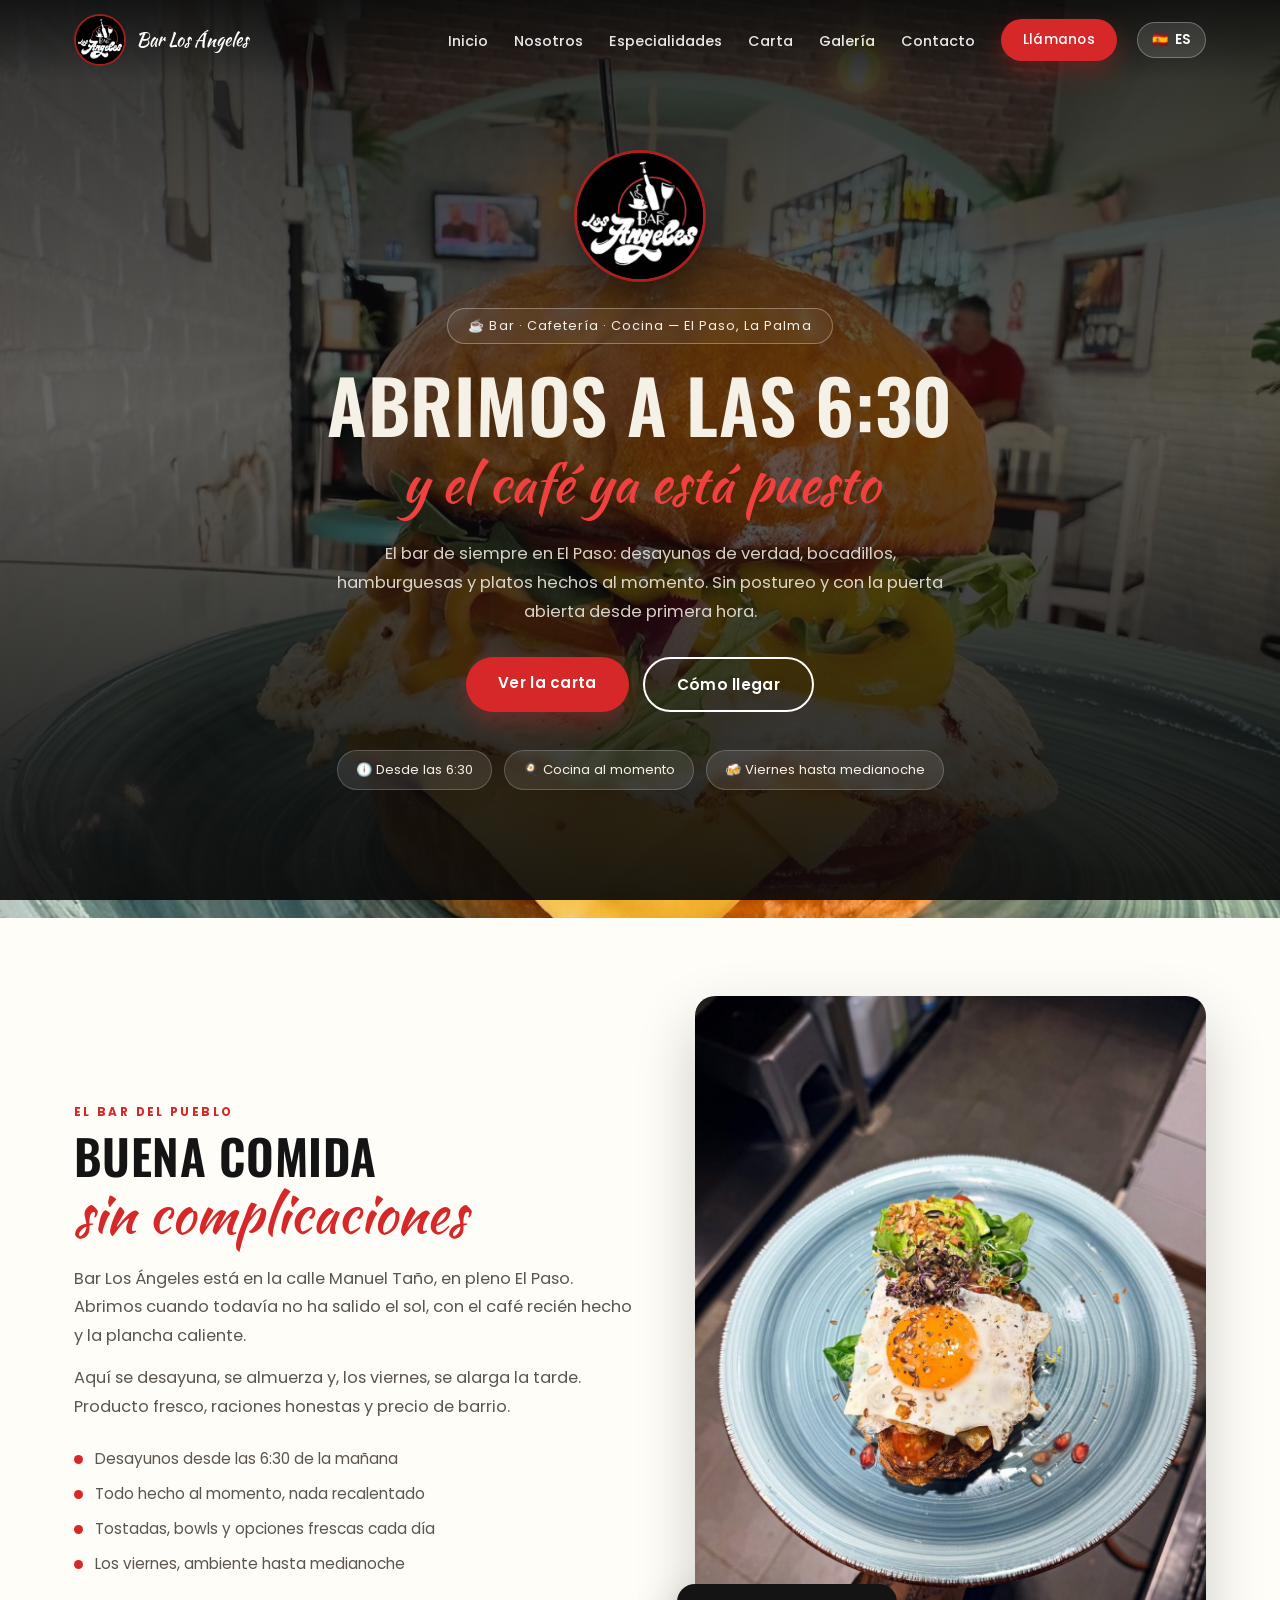
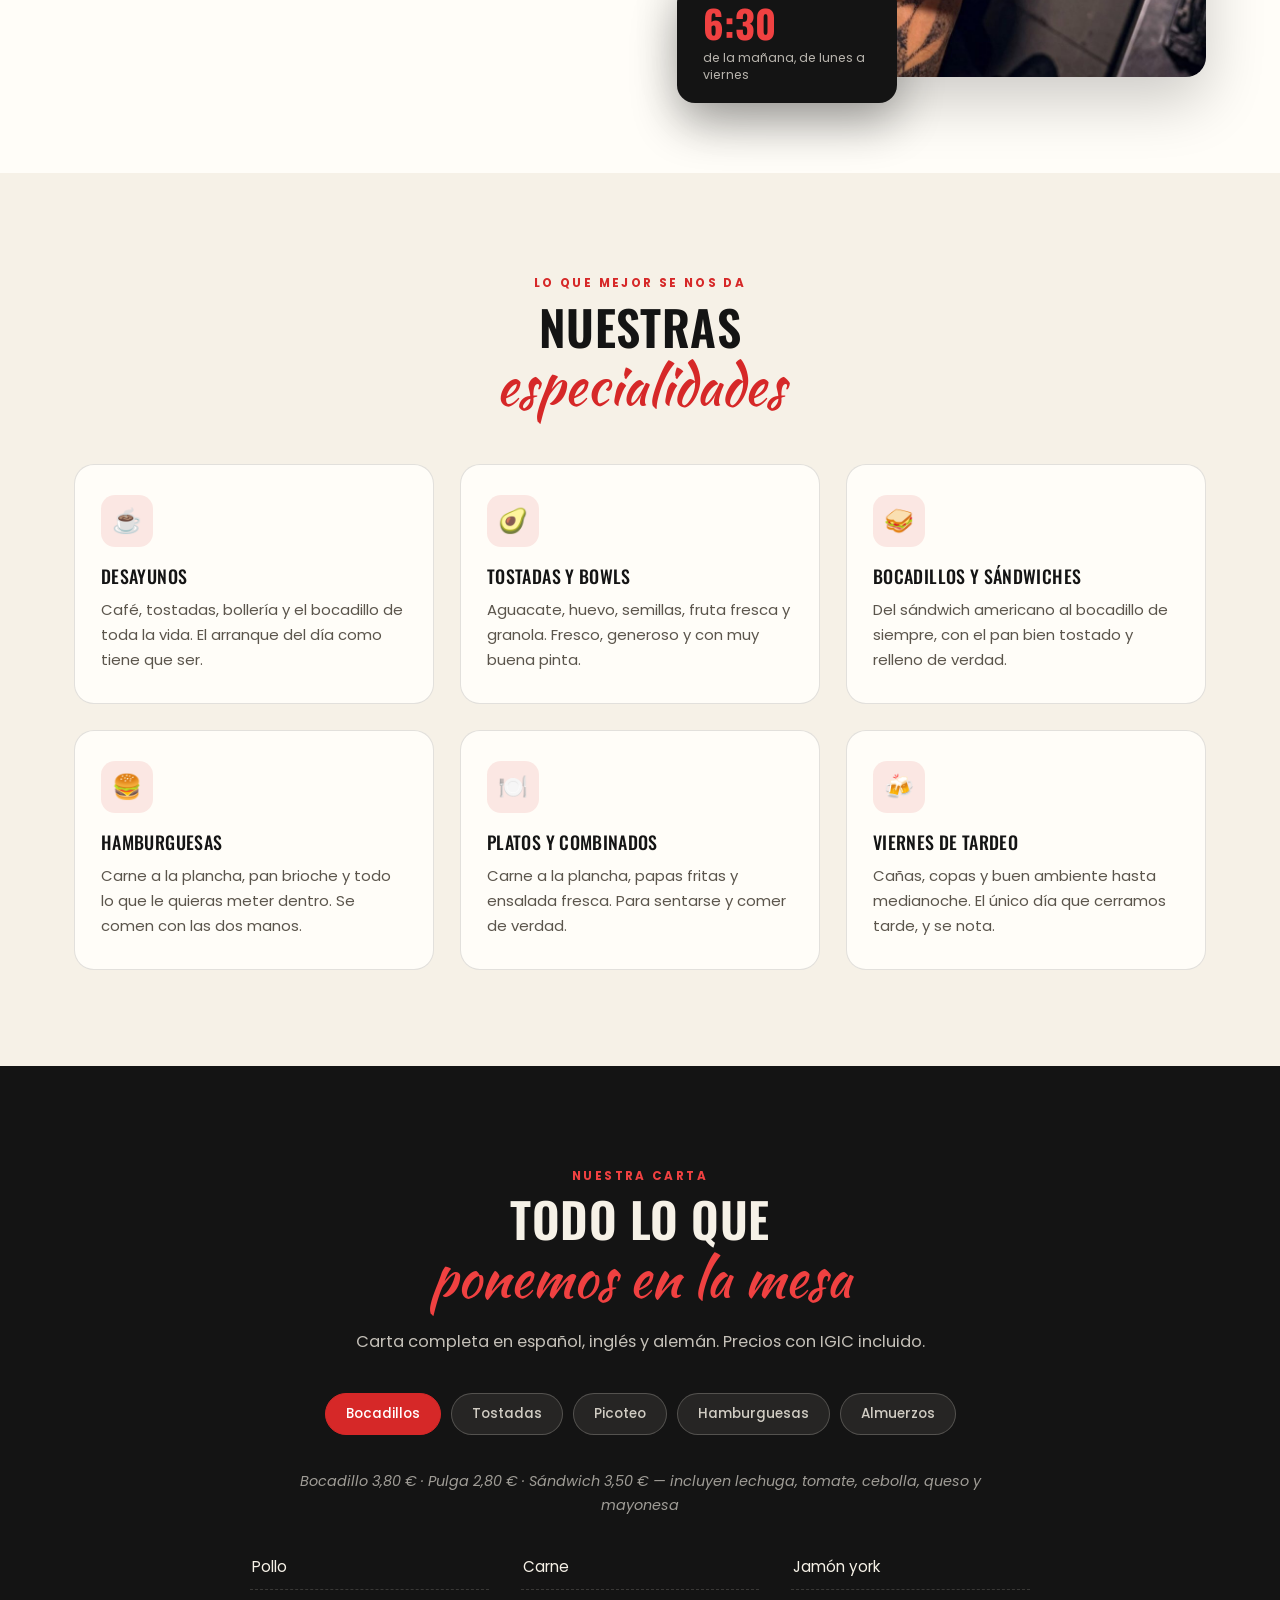
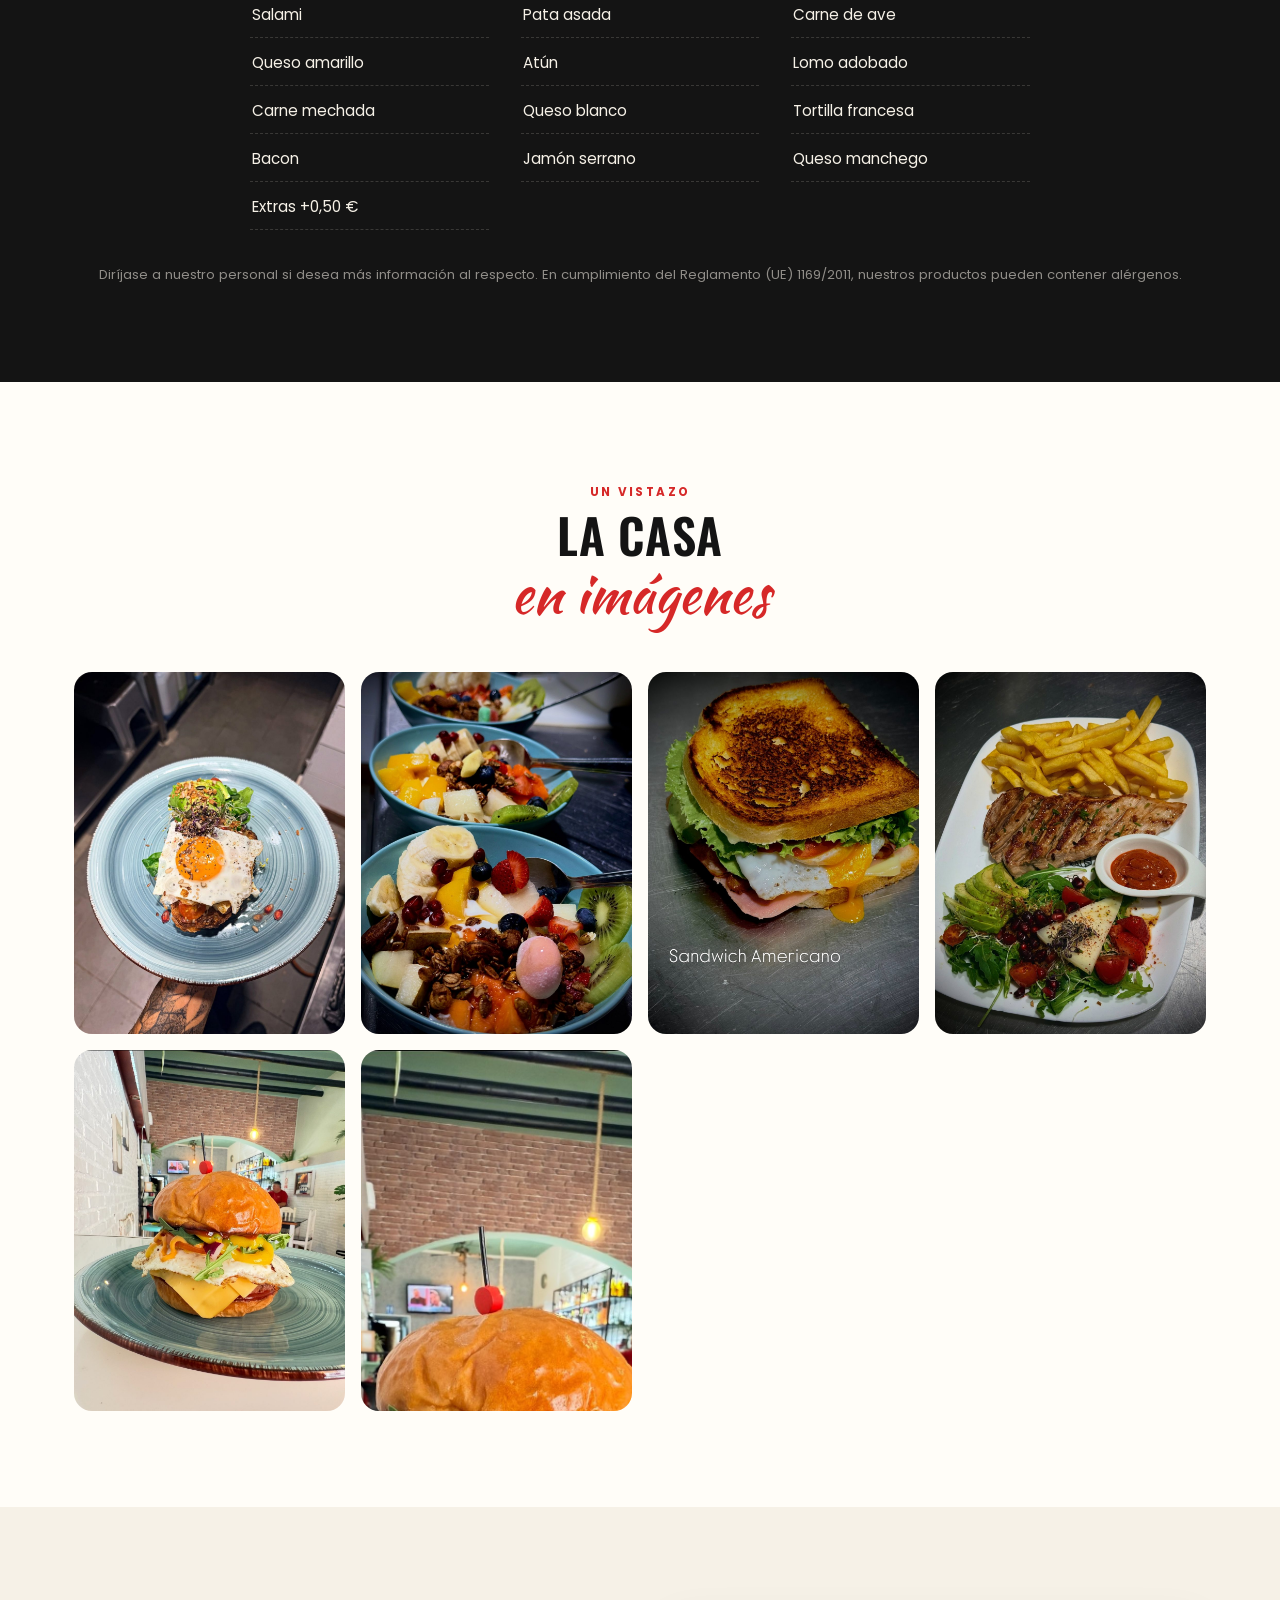
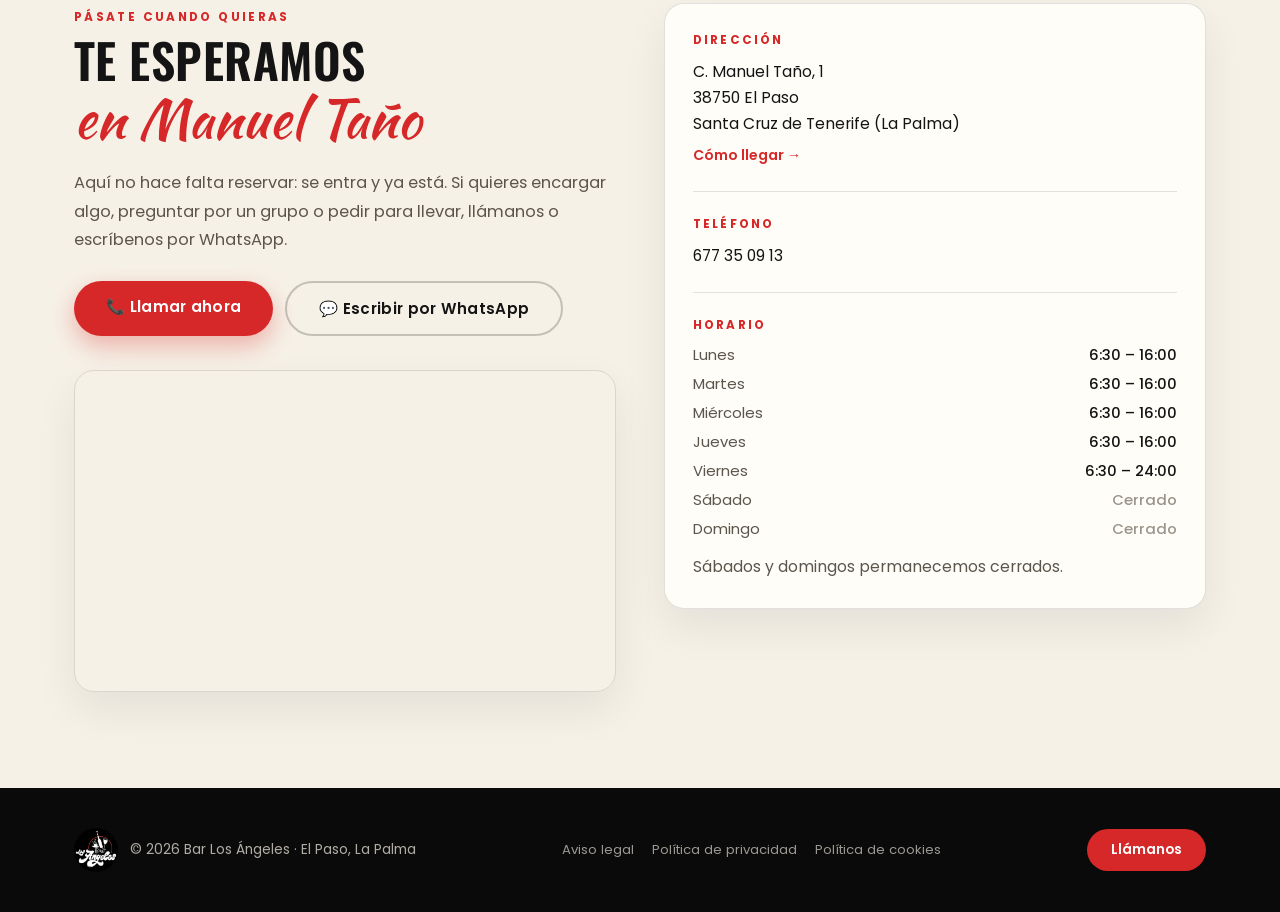
==== index.html @ 0b0bd661 "Publicar la web de Bar Los Ángeles en GitHub Pages Sitio estático con menú, i18n y partials comparti" ====
<!DOCTYPE html>
<html lang="es">
<head>
<meta charset="UTF-8">
<meta name="viewport" content="width=device-width, initial-scale=1.0">
<title>Bar Los Ángeles · El Paso, La Palma — Desayunos, bocadillos y cocina</title>
<meta name="description" content="Bar Los Ángeles en El Paso (La Palma): desayunos desde las 6:30, tostadas, bowls, bocadillos, hamburguesas y platos hechos al momento. C. Manuel Taño, 1.">
<meta name="theme-color" content="#141414">

<meta property="og:type" content="website">
<meta property="og:title" content="Bar Los Ángeles · El Paso, La Palma">
<meta property="og:description" content="Desayunos desde las 6:30, cocina al momento y viernes hasta medianoche. C. Manuel Taño, 1 — El Paso.">
<meta property="og:image" content="img/hero.jpg">

<link rel="preconnect" href="https://fonts.googleapis.com">
<link rel="preconnect" href="https://fonts.gstatic.com" crossorigin>
<link href="https://fonts.googleapis.com/css2?family=Kaushan+Script&family=Oswald:wght@400;500;600&family=Poppins:wght@300;400;500;600;700&display=swap" rel="stylesheet">
<link rel="icon" href="img/logo.png">
<link rel="stylesheet" href="assets/site.css">

<script type="application/ld+json">
{
  "@context": "https://schema.org",
  "@type": "BarOrPub",
  "name": "Bar Los Ángeles",
  "image": "img/hero.jpg",
  "address": {
    "@type": "PostalAddress",
    "streetAddress": "C. Manuel Taño, 1",
    "postalCode": "38750",
    "addressLocality": "El Paso",
    "addressRegion": "Santa Cruz de Tenerife",
    "addressCountry": "ES"
  },
  "telephone": "+34677350913",
  "servesCuisine": ["Desayunos", "Bocadillos", "Hamburguesas", "Cocina casera"],
  "openingHoursSpecification": [
    { "@type": "OpeningHoursSpecification", "dayOfWeek": ["Monday","Tuesday","Wednesday","Thursday"], "opens": "06:30", "closes": "16:00" },
    { "@type": "OpeningHoursSpecification", "dayOfWeek": "Friday", "opens": "06:30", "closes": "23:59" }
  ]
}
</script>
</head>
<body>

<div id="site-header-slot"></div>

<!-- ============================ HERO ============================ -->
<section class="hero" id="inicio">
  <div class="wrap">
    <div class="hero-logo"><img src="img/logo.png" alt="Bar Los Ángeles"></div>
    <span class="hero-tag" data-i18n="hero_tag">☕ Bar · Cafetería · Cocina — El Paso, La Palma</span>
    <h1>
      <span data-i18n="hero_title1">Abrimos a las 6:30</span>
      <span class="accent" data-i18n="hero_title2">y el café ya está puesto</span>
    </h1>
    <p class="hero-p" data-i18n="hero_p">El bar de siempre en El Paso: desayunos de verdad, bocadillos, hamburguesas y platos hechos al momento.</p>
    <div class="hero-btns">
      <a href="#carta" class="btn" data-i18n="hero_btn1">Ver la carta</a>
      <a href="https://www.google.com/maps/dir/?api=1&destination=Bar+Los+Angeles,+C.+Manuel+Ta%C3%B1o,+1,+38750+El+Paso,+Santa+Cruz+de+Tenerife" target="_blank" rel="noopener" class="btn outline" data-i18n="hero_btn2">Cómo llegar</a>
    </div>
    <div class="hero-badges">
      <span data-i18n="badge_early">🕕 Desde las 6:30</span>
      <span data-i18n="badge_kitchen">🍳 Cocina al momento</span>
      <span data-i18n="badge_friday">🍻 Viernes hasta medianoche</span>
    </div>
  </div>
</section>

<!-- ========================== NOSOTROS ========================== -->
<section class="section" id="nosotros">
  <div class="wrap about-grid">
    <div>
      <span class="eyebrow" data-i18n="intro_eyebrow">El bar del pueblo</span>
      <h2 class="section-title">
        <span data-i18n="intro_title1">Buena comida</span>
        <span class="accent" data-i18n="intro_title2">sin complicaciones</span>
      </h2>
      <p class="lead" data-i18n="intro_p1"></p>
      <p class="lead" style="margin-top:14px" data-i18n="intro_p2"></p>
      <ul class="about-points">
        <li data-i18n="intro_point1"></li>
        <li data-i18n="intro_point2"></li>
        <li data-i18n="intro_point3"></li>
        <li data-i18n="intro_point4"></li>
      </ul>
    </div>
    <div class="about-media">
      <img src="img/tostada-aguacate.jpg" alt="Tostada de aguacate con huevo, brotes y semillas">
      <div class="about-stat">
        <strong>6:30</strong>
        <span data-i18n="intro_stat_label"></span>
      </div>
    </div>
  </div>
</section>

<!-- ======================= ESPECIALIDADES ======================= -->
<section class="section alt" id="especialidades">
  <div class="wrap">
    <div class="center">
      <span class="eyebrow" data-i18n="spec_eyebrow">Lo que mejor se nos da</span>
      <h2 class="section-title">
        <span data-i18n="spec_title1">Nuestras</span>
        <span class="accent" data-i18n="spec_title2">especialidades</span>
      </h2>
    </div>
    <div class="spec-grid">
      <article class="spec-card">
        <div class="ico">☕</div>
        <h3 data-i18n="spec1_title">Desayunos</h3>
        <p data-i18n="spec1_p"></p>
      </article>
      <article class="spec-card">
        <div class="ico">🥑</div>
        <h3 data-i18n="spec2_title">Tostadas y bowls</h3>
        <p data-i18n="spec2_p"></p>
      </article>
      <article class="spec-card">
        <div class="ico">🥪</div>
        <h3 data-i18n="spec3_title">Bocadillos y sándwiches</h3>
        <p data-i18n="spec3_p"></p>
      </article>
      <article class="spec-card">
        <div class="ico">🍔</div>
        <h3 data-i18n="spec4_title">Hamburguesas</h3>
        <p data-i18n="spec4_p"></p>
      </article>
      <article class="spec-card">
        <div class="ico">🍽️</div>
        <h3 data-i18n="spec5_title">Platos y combinados</h3>
        <p data-i18n="spec5_p"></p>
      </article>
      <article class="spec-card">
        <div class="ico">🍻</div>
        <h3 data-i18n="spec6_title">Viernes de tardeo</h3>
        <p data-i18n="spec6_p"></p>
      </article>
    </div>
  </div>
</section>

<!-- ============================ CARTA ============================ -->
<section class="section dark" id="carta">
  <div class="wrap">
    <div class="center">
      <span class="eyebrow" data-i18n="carta_eyebrow">Nuestra carta</span>
      <h2 class="section-title">
        <span data-i18n="carta_title1">Todo lo que</span>
        <span class="accent" data-i18n="carta_title2">ponemos en la mesa</span>
      </h2>
      <p class="lead" style="max-width:620px;margin:0 auto" data-i18n="carta_sub"></p>
    </div>

    <div class="carta-tabs" id="cartaTabs"></div>
    <div id="cartaPanel">
      <p class="carta-msg" data-i18n="carta_loading">Cargando la carta…</p>
    </div>
    <p class="carta-note" data-i18n="carta_allergens"></p>
  </div>
</section>

<!-- =========================== GALERÍA =========================== -->
<section class="section" id="galeria">
  <div class="wrap">
    <div class="center">
      <span class="eyebrow" data-i18n="gallery_eyebrow">Un vistazo</span>
      <h2 class="section-title">
        <span data-i18n="gallery_title1">La casa</span>
        <span class="accent" data-i18n="gallery_title2">en imágenes</span>
      </h2>
    </div>
    <div class="gallery-grid" id="galleryGrid">
      <figure><img src="img/tostada-aguacate.jpg" alt="Tostada de aguacate con huevo a la plancha"></figure>
      <figure><img src="img/bowls-fruta.jpg" alt="Bowls de fruta fresca con granola y yogur"></figure>
      <figure><img src="img/sandwich-americano.jpg" alt="Sándwich americano con huevo, bacon y queso"></figure>
      <figure><img src="img/carne-plancha.jpg" alt="Carne a la plancha con papas fritas y ensalada"></figure>
      <figure><img src="img/hamburguesa.jpg" alt="Hamburguesa con queso, huevo y pan brioche"></figure>
      <figure><img src="img/local.jpg" alt="Interior del Bar Los Ángeles"></figure>
    </div>
  </div>
</section>

<div class="lightbox" id="lightbox">
  <button class="lightbox-close" id="lightboxClose" aria-label="Cerrar">&times;</button>
  <img id="lightboxImg" src="" alt="">
</div>

<!-- =========================== CONTACTO =========================== -->
<section class="section alt" id="contacto">
  <div class="wrap contact-grid">
    <div>
      <span class="eyebrow" data-i18n="contact_eyebrow">Pásate cuando quieras</span>
      <h2 class="section-title">
        <span data-i18n="contact_title1">Te esperamos</span>
        <span class="accent" data-i18n="contact_title2">en Manuel Taño</span>
      </h2>
      <p class="lead" data-i18n="contact_p"></p>
      <div class="contact-ctas">
        <a href="tel:+34677350913" class="btn" data-i18n="cta_call">📞 Llamar ahora</a>
        <a href="https://wa.me/34677350913" target="_blank" rel="noopener" class="btn ghost" data-i18n="cta_whatsapp">💬 Escribir por WhatsApp</a>
      </div>

      <div class="map-embed">
        <iframe
          src="https://www.google.com/maps?q=C.%20Manuel%20Ta%C3%B1o%2C%201%2C%2038750%20El%20Paso%2C%20Santa%20Cruz%20de%20Tenerife&output=embed"
          loading="lazy" referrerpolicy="no-referrer-when-downgrade"
          title="Mapa de la ubicación de Bar Los Ángeles"
          data-i18n-attr="title:map_title"></iframe>
      </div>
    </div>

    <div class="info-card">
      <div class="info-block">
        <h4 data-i18n="info_address_label">Dirección</h4>
        <p>C. Manuel Taño, 1<br>38750 El Paso<br>Santa Cruz de Tenerife (La Palma)</p>
        <a class="link" target="_blank" rel="noopener"
           href="https://www.google.com/maps/dir/?api=1&destination=Bar+Los+Angeles,+C.+Manuel+Ta%C3%B1o,+1,+38750+El+Paso,+Santa+Cruz+de+Tenerife"
           data-i18n="info_directions">Cómo llegar →</a>
      </div>

      <div class="info-block">
        <h4 data-i18n="info_phone_label">Teléfono</h4>
        <p><a href="tel:+34677350913">677 35 09 13</a></p>
      </div>

      <div class="info-block">
        <h4 data-i18n="info_hours_label">Horario</h4>
        <div class="hours">
          <div class="row"><span class="d" data-i18n="day_mon">Lunes</span><span class="h">6:30 – 16:00</span></div>
          <div class="row"><span class="d" data-i18n="day_tue">Martes</span><span class="h">6:30 – 16:00</span></div>
          <div class="row"><span class="d" data-i18n="day_wed">Miércoles</span><span class="h">6:30 – 16:00</span></div>
          <div class="row"><span class="d" data-i18n="day_thu">Jueves</span><span class="h">6:30 – 16:00</span></div>
          <div class="row"><span class="d" data-i18n="day_fri">Viernes</span><span class="h">6:30 – 24:00</span></div>
          <div class="row off"><span class="d" data-i18n="day_sat">Sábado</span><span class="h" data-i18n="closed">Cerrado</span></div>
          <div class="row off"><span class="d" data-i18n="day_sun">Domingo</span><span class="h" data-i18n="closed">Cerrado</span></div>
        </div>
        <p class="hours-note" data-i18n="hours_note"></p>
      </div>
    </div>
  </div>
</section>

<div id="site-footer-slot"></div>

<script src="assets/i18n.js"></script>
<script src="assets/site-common.js"></script>
</body>
</html>
---- assets/site.css ----
/* ===========================================================
   Bar Los Ángeles — El Paso, La Palma
   Hoja de estilos principal
   =========================================================== */

:root{
  --ink:#141414;
  --ink-2:#0A0A0A;
  --red:#D62828;
  --red-light:#F04141;
  --cream:#F6F1E7;
  --cream-2:#E9E0CE;
  --paper:#FFFDF8;
  --text-soft:#5B554C;
  --line:rgba(20,20,20,.12);
}

*{box-sizing:border-box;margin:0;padding:0;}
html{scroll-behavior:smooth;}
body{
  font-family:'Poppins',sans-serif;
  color:var(--ink);
  background:var(--paper);
  overflow-x:hidden;
}
img{max-width:100%;display:block;}
a{text-decoration:none;color:inherit;}
ul{list-style:none;}
.script{font-family:'Kaushan Script',cursive;}
.wrap{max-width:1180px;margin:0 auto;padding:0 24px;}

/* ---------- Botones ---------- */
.btn{
  display:inline-block;
  background:var(--red);
  color:#fff;
  font-weight:600;
  padding:14px 32px;
  border-radius:40px;
  letter-spacing:.02em;
  box-shadow:0 10px 24px rgba(214,40,40,.32);
  transition:transform .2s ease, box-shadow .2s ease, background .2s ease;
  border:none;cursor:pointer;
  font-family:'Poppins',sans-serif;font-size:.95rem;
}
.btn:hover{transform:translateY(-2px);box-shadow:0 14px 30px rgba(214,40,40,.42);background:var(--red-light);}
.btn.outline{background:transparent;border:2px solid #fff;color:#fff;box-shadow:none;}
.btn.outline:hover{background:#fff;color:var(--ink);}
.btn.ghost{background:transparent;border:2px solid rgba(20,20,20,.22);color:var(--ink);box-shadow:none;}
.btn.ghost:hover{background:var(--ink);color:var(--cream);border-color:var(--ink);}

/* ---------- Tipografía de secciones ---------- */
.eyebrow{
  text-transform:uppercase;letter-spacing:.2em;
  font-size:.74rem;font-weight:700;color:var(--red);
}
h2.section-title{
  font-family:'Oswald',sans-serif;
  font-size:clamp(2rem,4.2vw,3rem);
  font-weight:600;line-height:1.08;
  text-transform:uppercase;letter-spacing:.01em;
  margin:.4rem 0 1rem;
}
h2.section-title .accent{
  display:block;
  font-family:'Kaushan Script',cursive;
  font-weight:400;text-transform:none;letter-spacing:0;
  color:var(--red);
  font-size:1.12em;line-height:1.25;
}
.section{padding:96px 0;}
.section.alt{background:var(--cream);}
.section.dark{background:var(--ink);color:var(--cream);}
.section.dark .eyebrow{color:var(--red-light);}
.section.dark h2.section-title .accent{color:var(--red-light);}
.lead{color:var(--text-soft);line-height:1.75;font-size:1.02rem;}
.section.dark .lead{color:rgba(246,241,231,.78);}

/* ===========================================================
   HEADER
   =========================================================== */
#site-header{
  position:fixed;top:0;left:0;right:0;z-index:900;
  padding:14px 0;
  transition:background .3s ease, padding .3s ease, box-shadow .3s ease;
  background:linear-gradient(to bottom, rgba(10,10,10,.72), rgba(10,10,10,0));
}
#site-header.scrolled{
  background:rgba(10,10,10,.96);
  padding:8px 0;
  box-shadow:0 6px 24px rgba(0,0,0,.28);
}
#site-header nav{display:flex;align-items:center;gap:20px;}
#site-header .brand{display:flex;align-items:center;gap:10px;margin-right:auto;}
#site-header .brand .badge{
  width:52px;height:52px;border-radius:50%;overflow:hidden;
  background:#000;display:block;flex:0 0 auto;
  border:2px solid rgba(214,40,40,.75);
}
#site-header .brand .badge img{width:100%;height:100%;object-fit:cover;}
#site-header .brand .bname{
  font-family:'Kaushan Script',cursive;color:#fff;font-size:1.15rem;line-height:1;
  display:none;
}
@media(min-width:1080px){#site-header .brand .bname{display:block;}}

.nav-links{display:flex;align-items:center;gap:26px;}
.nav-links a{
  color:rgba(255,255,255,.9);font-size:.9rem;font-weight:500;
  transition:color .2s ease;position:relative;
}
.nav-links a:hover{color:var(--red-light);}
.nav-links a.btn{color:#fff;padding:11px 22px;font-size:.85rem;}
.nav-links a.btn:hover{color:#fff;}

.lang-switch{position:relative;}
.lang-btn{
  display:flex;align-items:center;gap:7px;
  background:rgba(255,255,255,.12);border:1px solid rgba(255,255,255,.28);
  color:#fff;border-radius:30px;padding:7px 14px;cursor:pointer;
  font-family:'Poppins',sans-serif;font-size:.82rem;font-weight:600;
}
.lang-btn:hover{background:rgba(255,255,255,.2);}
.lang-menu{
  position:absolute;right:0;top:calc(100% + 8px);
  background:#fff;border-radius:14px;overflow:hidden;
  box-shadow:0 16px 40px rgba(0,0,0,.24);
  min-width:172px;opacity:0;visibility:hidden;transform:translateY(-6px);
  transition:all .2s ease;
}
.lang-switch.open .lang-menu{opacity:1;visibility:visible;transform:translateY(0);}
.lang-menu button{
  display:flex;align-items:center;gap:10px;width:100%;
  background:none;border:none;cursor:pointer;padding:12px 16px;
  font-family:'Poppins',sans-serif;font-size:.88rem;color:var(--ink);text-align:left;
}
.lang-menu button:hover{background:var(--cream);}
.lang-menu button.active{background:var(--cream-2);font-weight:600;}

.burger{
  display:none;background:none;border:none;color:#fff;
  font-size:1.6rem;cursor:pointer;line-height:1;
}

@media(max-width:940px){
  .burger{display:block;}
  .nav-links{
    position:fixed;inset:0 0 0 auto;width:min(320px,84vw);
    background:var(--ink-2);flex-direction:column;align-items:flex-start;
    justify-content:center;gap:22px;padding:40px 32px;
    transform:translateX(110%);transition:transform .32s ease;
    box-shadow:-14px 0 40px rgba(0,0,0,.4);
  }
  .nav-links.open{transform:translateX(0);}
  .nav-links a{font-size:1.05rem;}
}

/* ===========================================================
   HERO
   =========================================================== */
.hero{
  position:relative;min-height:100vh;
  display:flex;align-items:center;
  color:var(--cream);text-align:center;
  padding:120px 0 80px;
}
.hero::before{
  content:'';position:absolute;inset:0;
  background:url('../img/hero.jpg') center/cover no-repeat;
  transform:scale(1.04);
}
.hero::after{
  content:'';position:absolute;inset:0;
  background:linear-gradient(180deg, rgba(10,10,10,.82) 0%, rgba(10,10,10,.62) 45%, rgba(10,10,10,.92) 100%);
}
.hero .wrap{position:relative;z-index:2;}
.hero-logo{
  width:132px;height:132px;border-radius:50%;overflow:hidden;
  margin:0 auto 26px;border:3px solid rgba(214,40,40,.8);
  box-shadow:0 18px 44px rgba(0,0,0,.5);background:#000;
}
.hero-logo img{width:100%;height:100%;object-fit:cover;}
.hero-tag{
  display:inline-block;
  border:1px solid rgba(246,241,231,.35);border-radius:40px;
  padding:8px 20px;font-size:.8rem;letter-spacing:.08em;
  margin-bottom:22px;backdrop-filter:blur(4px);
  background:rgba(255,255,255,.06);
}
.hero h1{
  font-family:'Oswald',sans-serif;font-weight:600;
  text-transform:uppercase;line-height:1.02;
  font-size:clamp(2.4rem,7vw,4.6rem);
  letter-spacing:.01em;
}
.hero h1 .accent{
  display:block;font-family:'Kaushan Script',cursive;
  text-transform:none;font-weight:400;color:var(--red-light);
  font-size:.72em;line-height:1.3;margin-top:.15em;letter-spacing:0;
}
.hero p.hero-p{
  max-width:640px;margin:22px auto 30px;
  color:rgba(246,241,231,.86);line-height:1.75;font-size:1.03rem;
}
.hero-btns{display:flex;gap:14px;justify-content:center;flex-wrap:wrap;}
.hero-badges{
  display:flex;gap:12px;justify-content:center;flex-wrap:wrap;
  margin-top:38px;
}
.hero-badges span{
  background:rgba(255,255,255,.1);border:1px solid rgba(255,255,255,.2);
  border-radius:30px;padding:9px 18px;font-size:.82rem;
  backdrop-filter:blur(4px);
}

/* ===========================================================
   NOSOTROS
   =========================================================== */
.about-grid{
  display:grid;grid-template-columns:1.05fr .95fr;gap:56px;align-items:center;
}
@media(max-width:880px){.about-grid{grid-template-columns:1fr;gap:36px;}}
.about-points{margin-top:26px;display:grid;gap:12px;}
.about-points li{
  display:flex;gap:12px;align-items:flex-start;
  font-size:.96rem;color:var(--text-soft);
}
.about-points li::before{
  content:'';flex:0 0 auto;width:9px;height:9px;border-radius:50%;
  background:var(--red);margin-top:.5em;
}
.about-media{position:relative;}
.about-media img{border-radius:20px;box-shadow:0 24px 60px rgba(0,0,0,.2);}
.about-stat{
  position:absolute;left:-18px;bottom:-26px;
  background:var(--ink);color:var(--cream);
  border-radius:18px;padding:20px 26px;
  box-shadow:0 20px 46px rgba(0,0,0,.32);
  max-width:220px;
}
.about-stat strong{
  display:block;font-family:'Oswald',sans-serif;font-size:2.4rem;
  color:var(--red-light);line-height:1;
}
.about-stat span{font-size:.78rem;color:rgba(246,241,231,.72);line-height:1.4;display:block;margin-top:6px;}
@media(max-width:880px){.about-stat{left:12px;bottom:-18px;}}

/* ===========================================================
   ESPECIALIDADES
   =========================================================== */
.spec-grid{
  display:grid;grid-template-columns:repeat(auto-fit,minmax(280px,1fr));
  gap:26px;margin-top:44px;
}
.spec-card{
  background:var(--paper);border:1px solid var(--line);
  border-radius:20px;padding:30px 26px;
  transition:transform .22s ease, box-shadow .22s ease, border-color .22s ease;
}
.spec-card:hover{transform:translateY(-5px);box-shadow:0 22px 46px rgba(0,0,0,.12);border-color:rgba(214,40,40,.35);}
.spec-card .ico{
  width:52px;height:52px;border-radius:14px;
  background:rgba(214,40,40,.1);color:var(--red);
  display:flex;align-items:center;justify-content:center;
  font-size:1.5rem;margin-bottom:16px;
}
.spec-card h3{font-family:'Oswald',sans-serif;font-weight:500;text-transform:uppercase;font-size:1.12rem;margin-bottom:8px;letter-spacing:.02em;}
.spec-card p{color:var(--text-soft);font-size:.93rem;line-height:1.7;}

/* ===========================================================
   CARTA
   =========================================================== */
.carta-tabs{
  display:flex;gap:10px;flex-wrap:wrap;justify-content:center;
  margin:36px 0 34px;
}
.carta-tab{
  background:rgba(246,241,231,.08);border:1px solid rgba(246,241,231,.22);
  color:rgba(246,241,231,.82);border-radius:30px;padding:10px 20px;
  cursor:pointer;font-family:'Poppins',sans-serif;font-size:.85rem;font-weight:500;
  transition:all .2s ease;
}
.carta-tab:hover{border-color:var(--red-light);color:#fff;}
.carta-tab.active{background:var(--red);border-color:var(--red);color:#fff;}
.carta-panel{display:none;}
.carta-panel.active{display:block;}
.carta-catsub{
  text-align:center;max-width:720px;margin:0 auto 26px;
  font-size:.9rem;font-style:italic;line-height:1.7;
  color:rgba(246,241,231,.62);
}
.carta-catnote{
  margin-top:20px;font-size:.86rem;color:var(--red-light);text-align:center;
}
.carta-grid{
  display:grid;grid-template-columns:repeat(auto-fit,minmax(180px,1fr));
  gap:2px 32px;max-width:780px;margin:0 auto;
}
.carta-grid span{
  padding:11px 2px;font-size:.95rem;
  border-bottom:1px dashed rgba(246,241,231,.16);
}
.carta-list{display:grid;grid-template-columns:repeat(auto-fit,minmax(340px,1fr));gap:8px 46px;}
.carta-item{
  display:flex;align-items:baseline;gap:12px;
  padding:14px 0;border-bottom:1px dashed rgba(246,241,231,.16);
}
.carta-item .ci-body{flex:1;}
.carta-item .ci-name{font-weight:500;font-size:.98rem;}
.carta-item .ci-desc{font-size:.84rem;color:rgba(246,241,231,.6);margin-top:3px;line-height:1.55;}
.carta-item .ci-price{
  font-family:'Oswald',sans-serif;font-size:1.05rem;color:var(--red-light);
  white-space:nowrap;
}
.carta-note{
  margin-top:34px;text-align:center;font-size:.82rem;
  color:rgba(246,241,231,.55);line-height:1.7;
}
.carta-msg{text-align:center;color:rgba(246,241,231,.72);padding:40px 0;line-height:1.7;}

/* ===========================================================
   GALERÍA
   =========================================================== */
.gallery-grid{
  display:grid;grid-template-columns:repeat(auto-fit,minmax(260px,1fr));
  gap:16px;margin-top:44px;
}
.gallery-grid figure{
  position:relative;overflow:hidden;border-radius:18px;cursor:pointer;
  aspect-ratio:3/4;background:var(--cream-2);
}
.gallery-grid img{width:100%;height:100%;object-fit:cover;transition:transform .5s ease;}
.gallery-grid figure:hover img{transform:scale(1.06);}
.gallery-grid figure::after{
  content:'';position:absolute;inset:0;
  background:linear-gradient(to top, rgba(10,10,10,.35), transparent 55%);
  opacity:0;transition:opacity .3s ease;
}
.gallery-grid figure:hover::after{opacity:1;}

.lightbox{
  position:fixed;inset:0;z-index:1200;
  background:rgba(6,6,6,.94);
  display:none;align-items:center;justify-content:center;padding:30px;
}
.lightbox.open{display:flex;}
.lightbox img{max-width:min(94vw,900px);max-height:88vh;border-radius:12px;}
.lightbox-close{
  position:absolute;top:22px;right:26px;background:none;border:none;
  color:#fff;font-size:2.4rem;cursor:pointer;line-height:1;
}

/* ===========================================================
   CONTACTO
   =========================================================== */
.contact-grid{display:grid;grid-template-columns:1fr 1fr;gap:48px;align-items:start;}
@media(max-width:900px){.contact-grid{grid-template-columns:1fr;gap:34px;}}
.contact-ctas{display:flex;gap:12px;flex-wrap:wrap;margin:26px 0 34px;}
.info-card{
  background:var(--paper);border:1px solid var(--line);
  border-radius:20px;padding:28px;
  box-shadow:0 18px 44px rgba(0,0,0,.07);
}
.info-block + .info-block{margin-top:24px;padding-top:24px;border-top:1px solid var(--line);}
.info-block h4{
  font-size:.74rem;text-transform:uppercase;letter-spacing:.18em;
  color:var(--red);margin-bottom:10px;font-weight:700;
}
.info-block p{font-size:.98rem;line-height:1.65;}
.info-block a.link{color:var(--red);font-size:.88rem;font-weight:600;display:inline-block;margin-top:8px;}
.hours{display:grid;gap:7px;}
.hours .row{display:flex;justify-content:space-between;gap:16px;font-size:.93rem;}
.hours .row.off{color:#9a948a;}
.hours .row .d{color:var(--text-soft);}
.hours .row .h{font-weight:500;}
.hours-note{margin-top:14px;font-size:.82rem;color:var(--text-soft);}
.map-embed{
  margin-top:26px;border-radius:20px;overflow:hidden;
  border:1px solid var(--line);box-shadow:0 18px 44px rgba(0,0,0,.07);
}
.map-embed iframe{display:block;width:100%;height:320px;border:0;}

/* ===========================================================
   FOOTER
   =========================================================== */
footer{background:var(--ink-2);color:rgba(246,241,231,.7);padding:40px 0;}
footer .wrap{display:flex;align-items:center;gap:22px;flex-wrap:wrap;justify-content:space-between;}
.f-brand{display:flex;align-items:center;gap:12px;font-size:.86rem;}
.f-brand .badge{width:44px;height:44px;border-radius:50%;overflow:hidden;background:#000;flex:0 0 auto;}
.f-brand .badge img{width:100%;height:100%;object-fit:cover;}
.legal-links{display:flex;gap:18px;flex-wrap:wrap;}
.legal-links button{
  background:none;border:none;cursor:pointer;
  color:rgba(246,241,231,.62);font-family:'Poppins',sans-serif;font-size:.82rem;
}
.legal-links button:hover{color:var(--red-light);text-decoration:underline;}
footer a.call{
  background:var(--red);color:#fff;border-radius:30px;
  padding:11px 24px;font-size:.85rem;font-weight:600;
}
footer a.call:hover{background:var(--red-light);}

.to-top{
  position:fixed;right:22px;bottom:22px;z-index:800;
  width:46px;height:46px;border-radius:50%;border:none;cursor:pointer;
  background:var(--red);color:#fff;
  display:flex;align-items:center;justify-content:center;
  box-shadow:0 12px 28px rgba(214,40,40,.4);
  opacity:0;visibility:hidden;transform:translateY(10px);
  transition:all .26s ease;
}
.to-top.show{opacity:1;visibility:visible;transform:translateY(0);}
.to-top svg{width:22px;height:22px;}

/* ===========================================================
   MODAL LEGAL
   =========================================================== */
.legal-modal{
  position:fixed;inset:0;z-index:1300;
  background:rgba(6,6,6,.7);backdrop-filter:blur(3px);
  display:none;align-items:center;justify-content:center;padding:24px;
}
.legal-modal.open{display:flex;}
.legal-box{
  background:var(--paper);border-radius:22px;
  width:min(760px,100%);max-height:86vh;display:flex;flex-direction:column;
  overflow:hidden;box-shadow:0 30px 80px rgba(0,0,0,.4);
}
.legal-head{
  display:flex;align-items:center;justify-content:space-between;
  padding:22px 26px;border-bottom:1px solid var(--line);
}
.legal-head h3{font-family:'Oswald',sans-serif;text-transform:uppercase;font-weight:500;font-size:1.1rem;}
.legal-close{background:none;border:none;font-size:2rem;cursor:pointer;line-height:1;color:var(--text-soft);}
.legal-tabs{display:flex;gap:6px;padding:16px 26px 0;flex-wrap:wrap;}
.legal-tab{
  background:var(--cream);border:1px solid var(--line);border-radius:30px;
  padding:8px 16px;cursor:pointer;font-family:'Poppins',sans-serif;font-size:.8rem;color:var(--text-soft);
}
.legal-tab.active{background:var(--red);border-color:var(--red);color:#fff;}
.legal-body{padding:22px 26px 30px;overflow-y:auto;}
.legal-panel{display:none;}
.legal-panel.active{display:block;}
.legal-panel h4{font-size:.95rem;margin:18px 0 8px;font-weight:600;}
.legal-panel h4:first-child{margin-top:0;}
.legal-panel p{font-size:.88rem;line-height:1.75;color:var(--text-soft);margin-bottom:12px;}
.legal-panel ul{margin:0 0 12px 18px;list-style:disc;}
.legal-panel li{font-size:.88rem;line-height:1.7;color:var(--text-soft);margin-bottom:5px;}

/* ---------- utilidades ---------- */
.center{text-align:center;}
.mt-0{margin-top:0;}
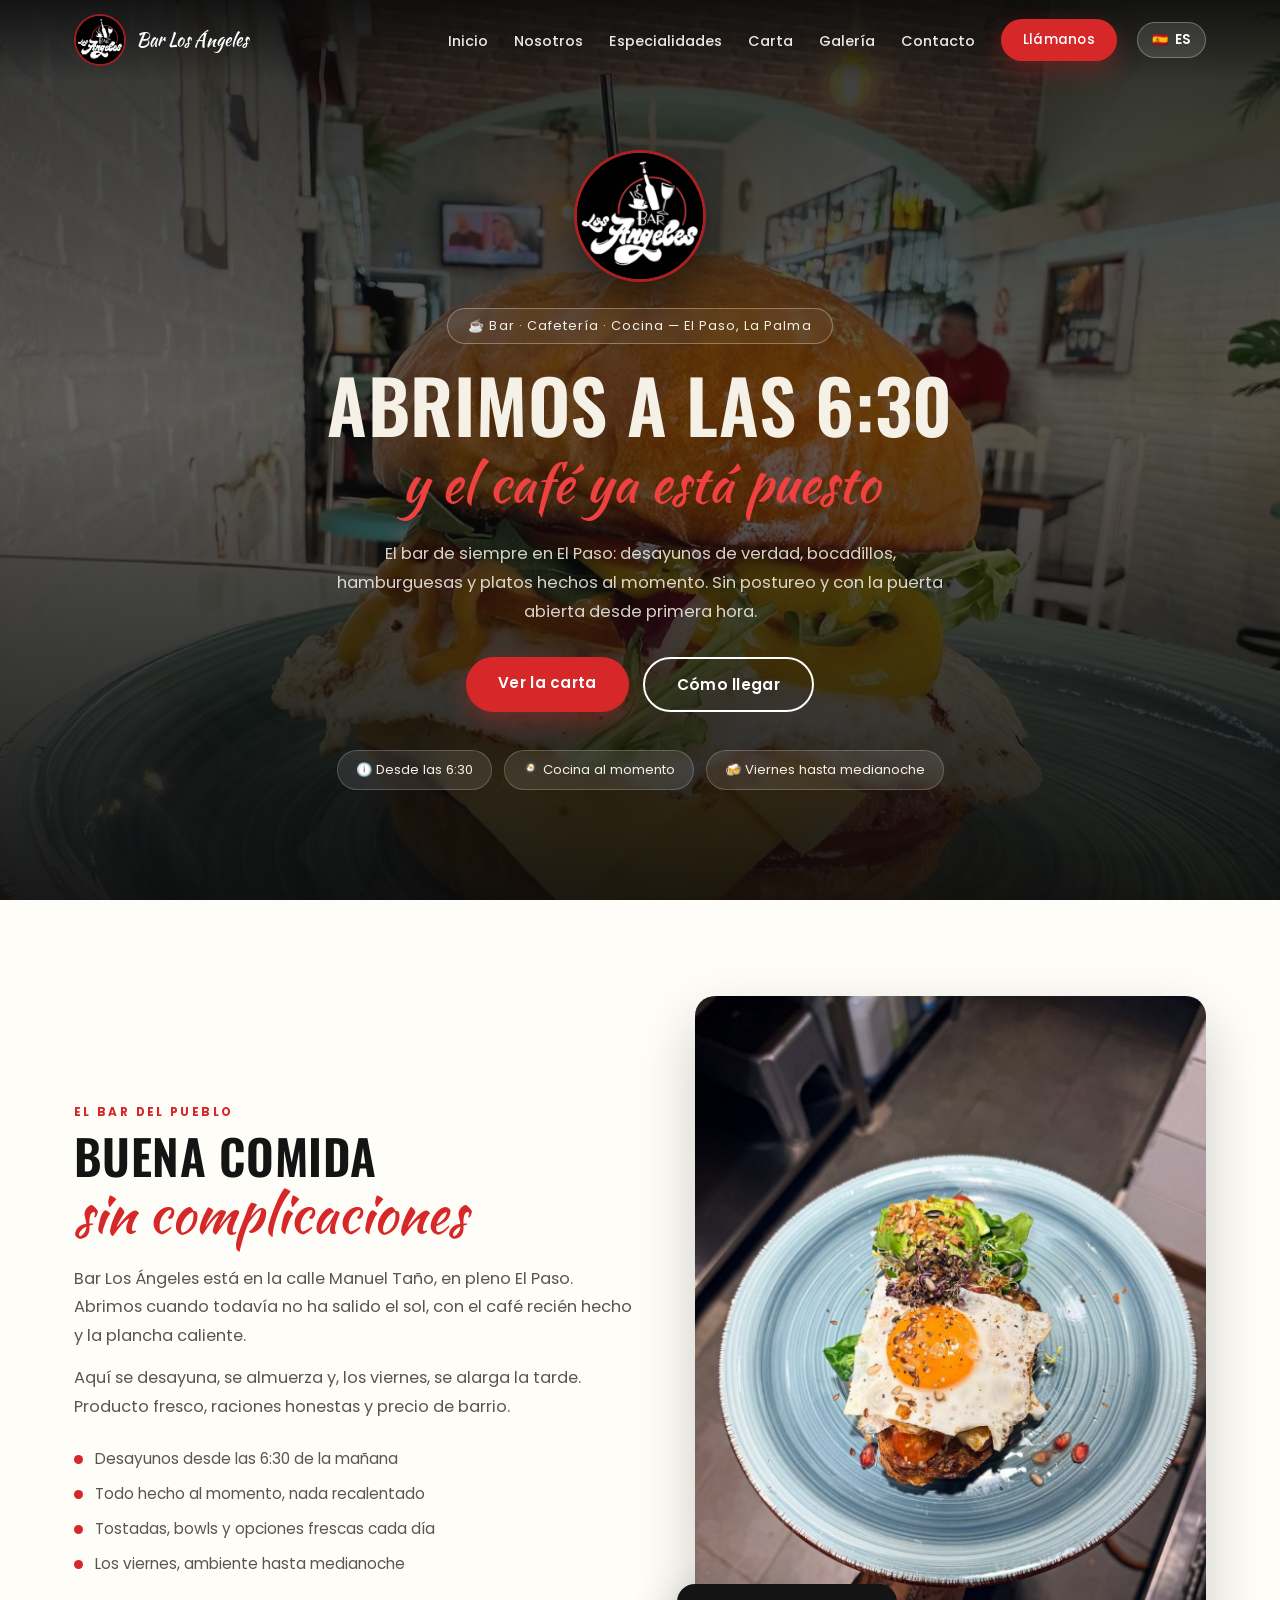
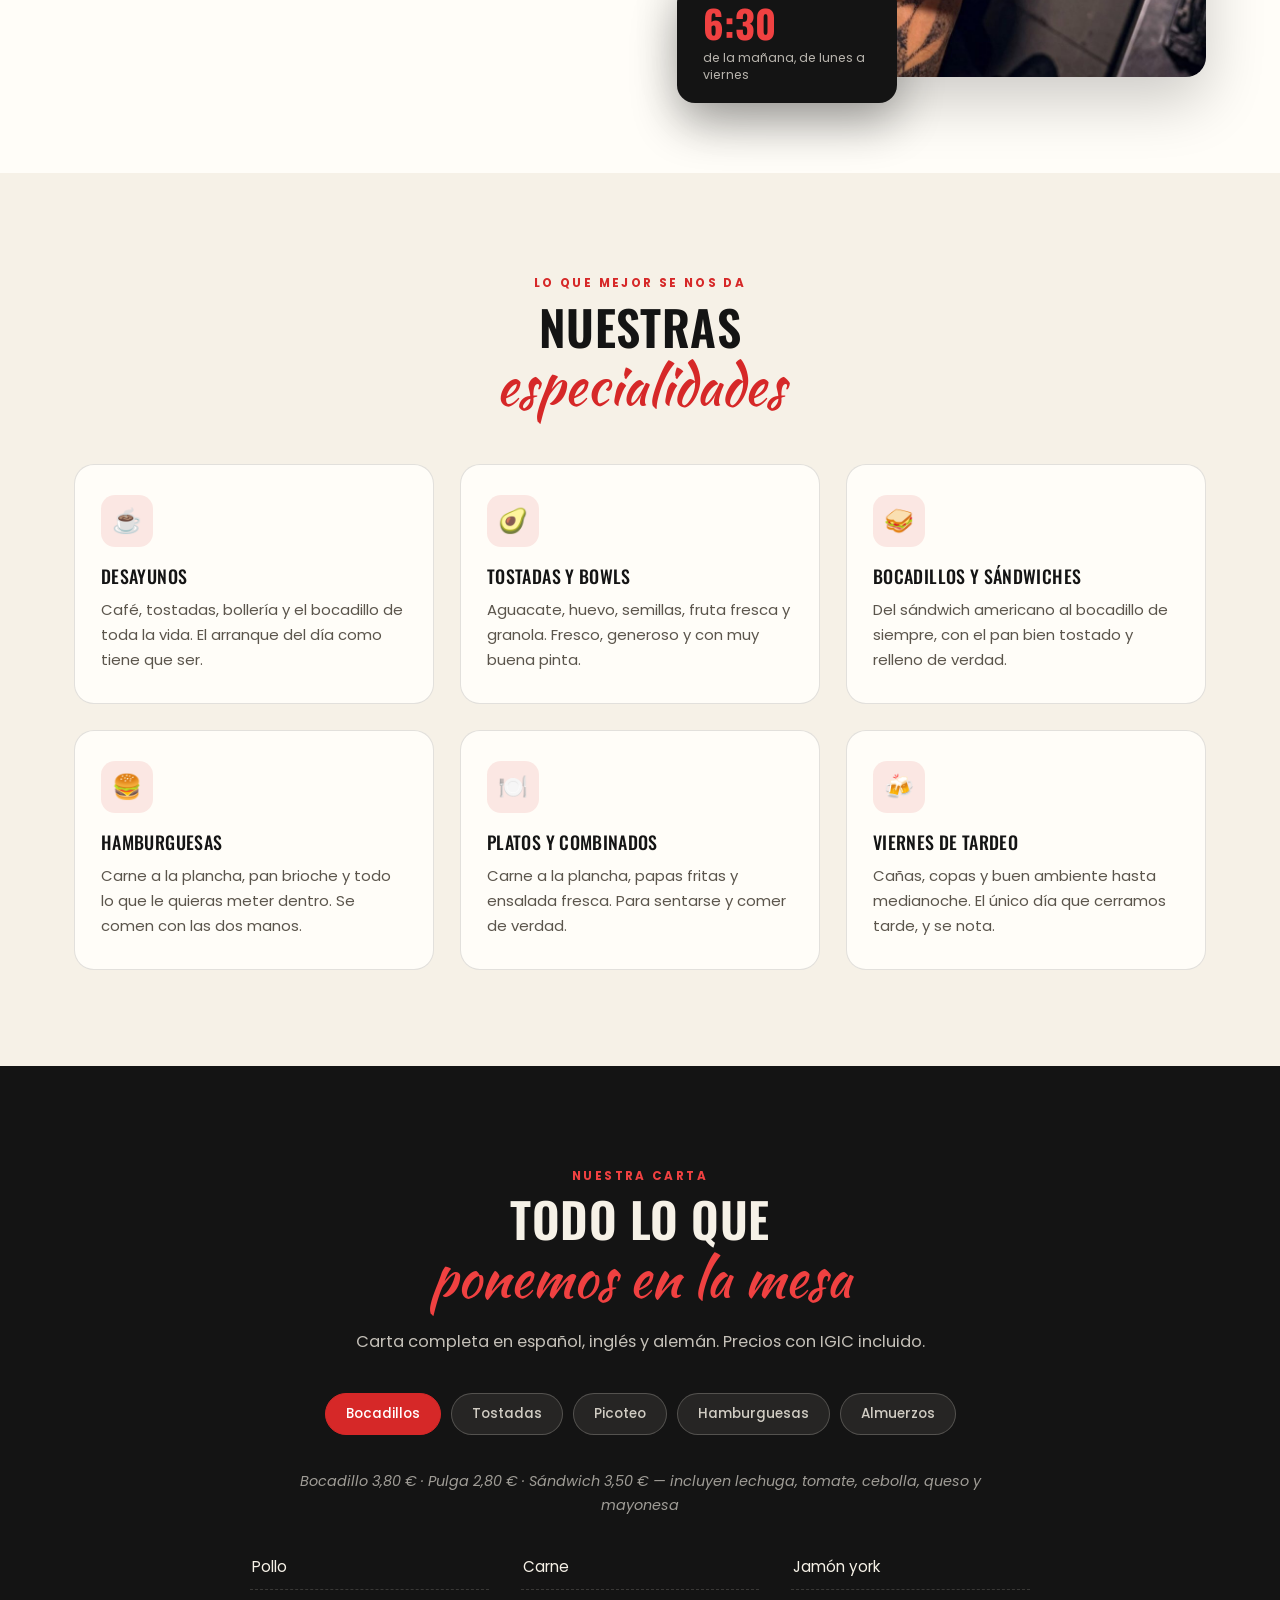
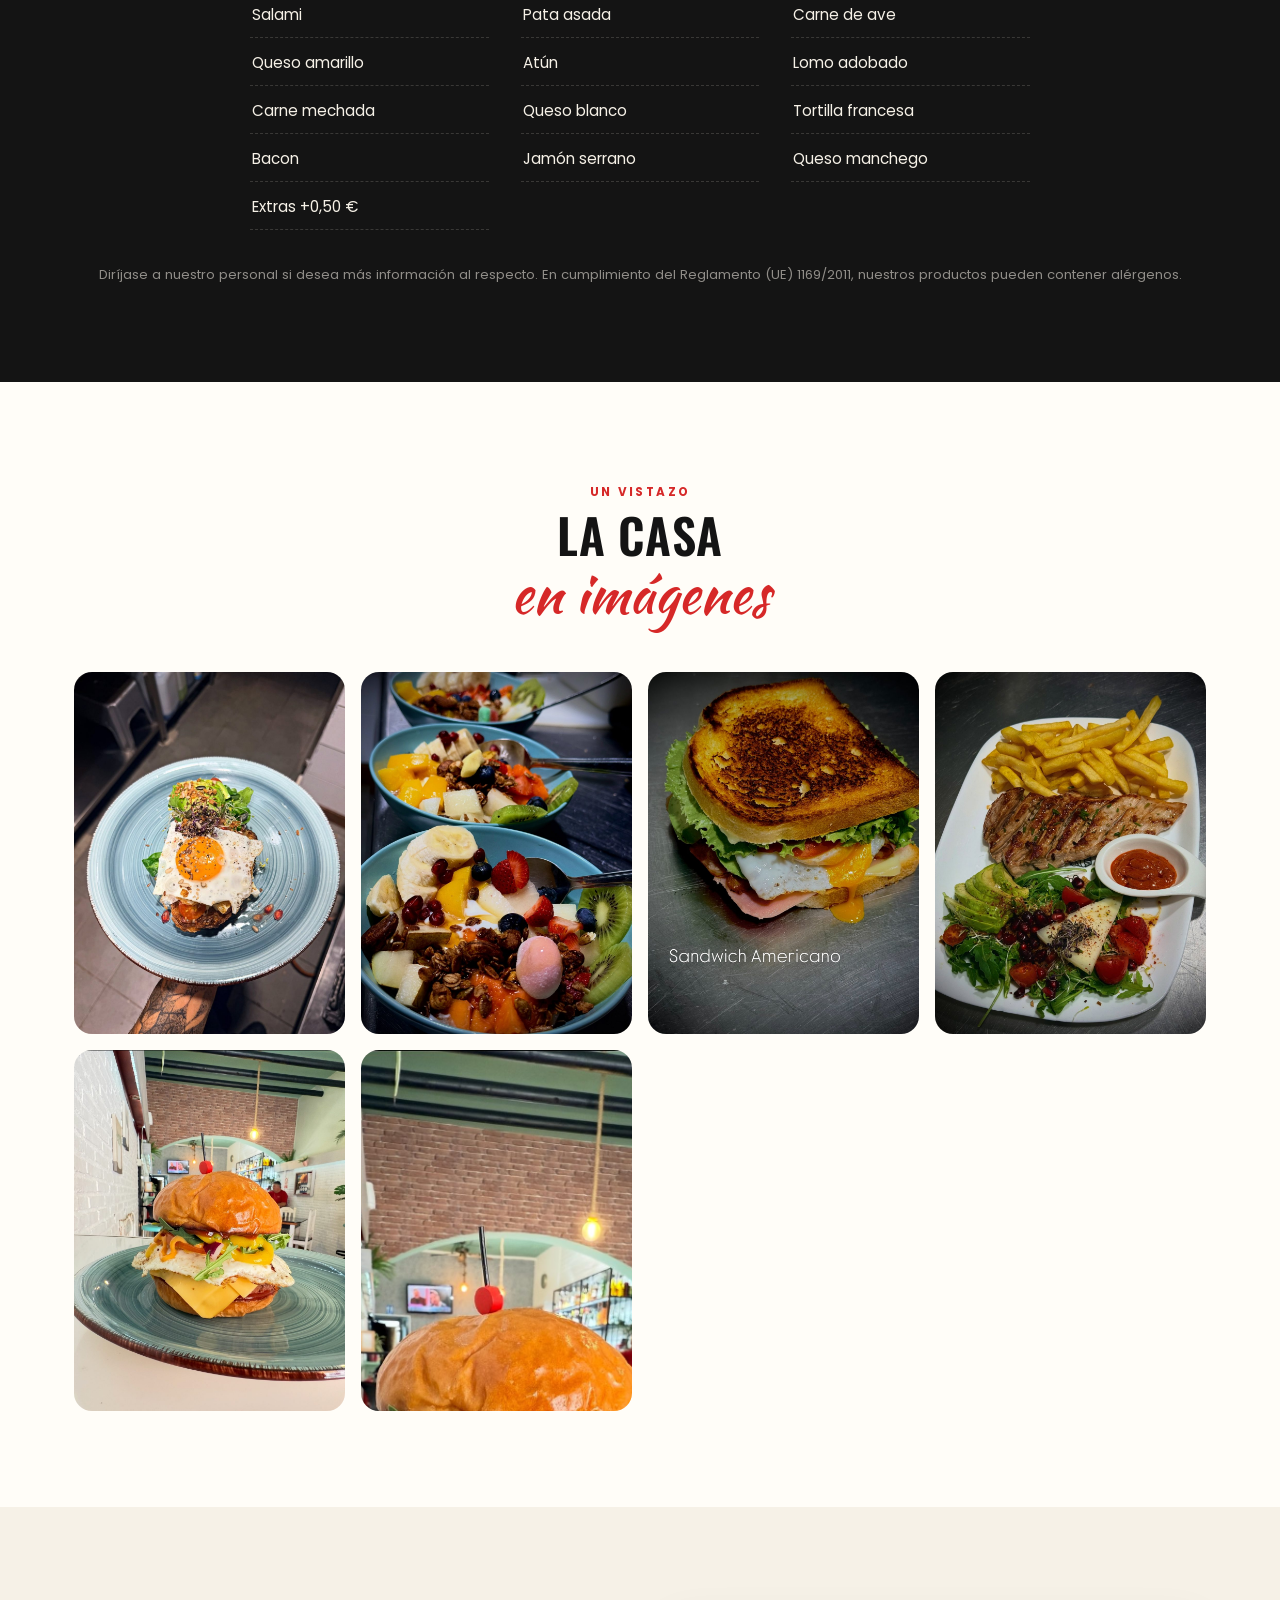
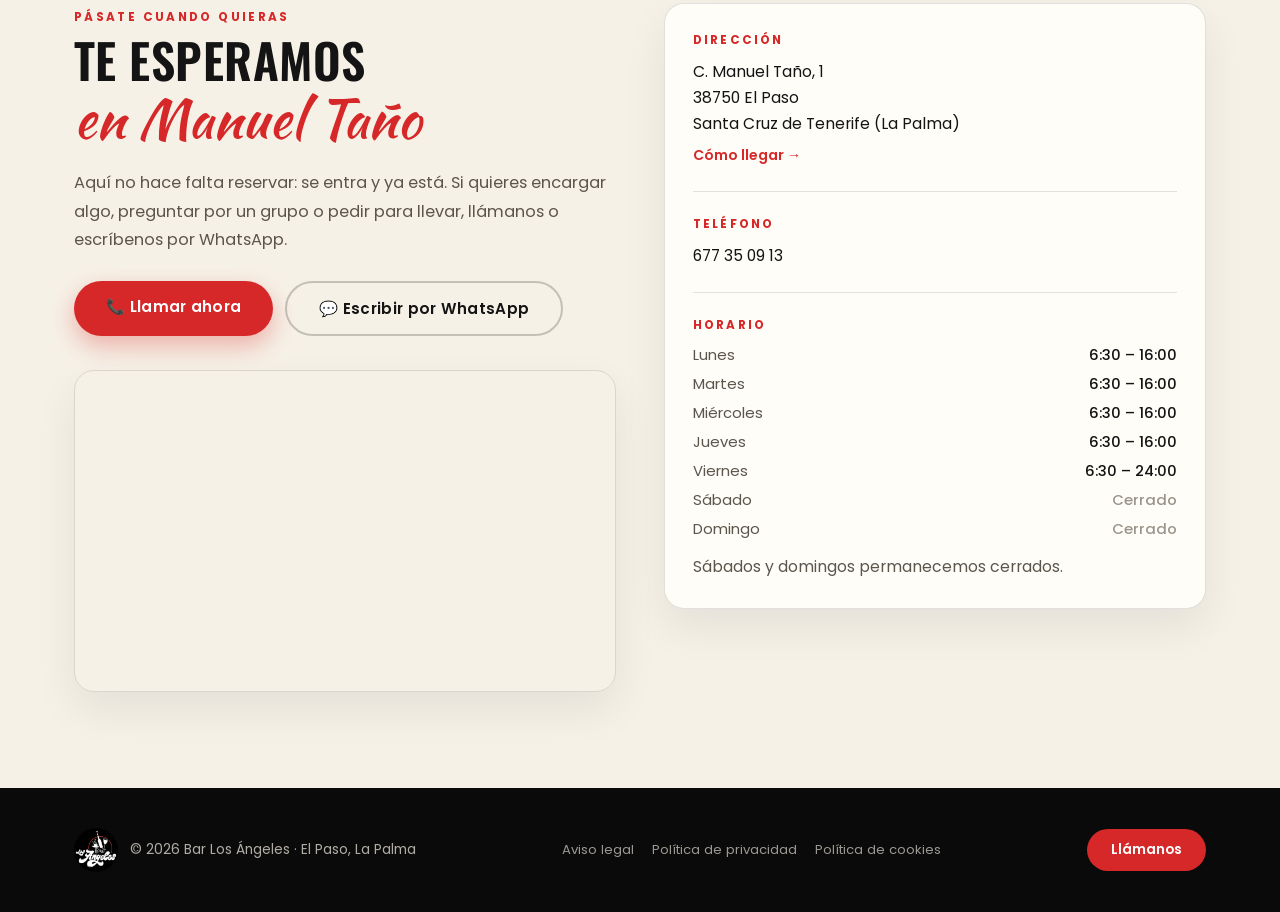
==== commit 3a3207b0: "Usar el logotipo y los datos de contacto en la vista previa al compartir La imagen de compartir pasa" ====
--- a/index.html
+++ b/index.html
@@ -8,9 +8,21 @@
 <meta name="theme-color" content="#141414">
 
 <meta property="og:type" content="website">
+<meta property="og:site_name" content="Bar Los Ángeles">
+<meta property="og:locale" content="es_ES">
+<meta property="og:url" content="https://barlosangeleslapalma.com/">
 <meta property="og:title" content="Bar Los Ángeles · El Paso, La Palma">
-<meta property="og:description" content="Desayunos desde las 6:30, cocina al momento y viernes hasta medianoche. C. Manuel Taño, 1 — El Paso.">
-<meta property="og:image" content="img/hero.jpg">
+<meta property="og:description" content="C. Manuel Taño, 1 · 38750 El Paso, La Palma. Teléfono: 677 350 913">
+<meta property="og:image" content="https://barlosangeleslapalma.com/img/og.png">
+<meta property="og:image:type" content="image/png">
+<meta property="og:image:width" content="1200">
+<meta property="og:image:height" content="630">
+<meta property="og:image:alt" content="Logotipo de Bar Los Ángeles">
+
+<meta name="twitter:card" content="summary_large_image">
+<meta name="twitter:title" content="Bar Los Ángeles · El Paso, La Palma">
+<meta name="twitter:description" content="C. Manuel Taño, 1 · 38750 El Paso, La Palma. Teléfono: 677 350 913">
+<meta name="twitter:image" content="https://barlosangeleslapalma.com/img/og.png">
 
 <link rel="preconnect" href="https://fonts.googleapis.com">
 <link rel="preconnect" href="https://fonts.gstatic.com" crossorigin>
--- a/assets/site.css
+++ b/assets/site.css
@@ -167,7 +167,6 @@
 .hero::before{
   content:'';position:absolute;inset:0;
   background:url('../img/hero.jpg') center/cover no-repeat;
-  transform:scale(1.04);
 }
 .hero::after{
   content:'';position:absolute;inset:0;
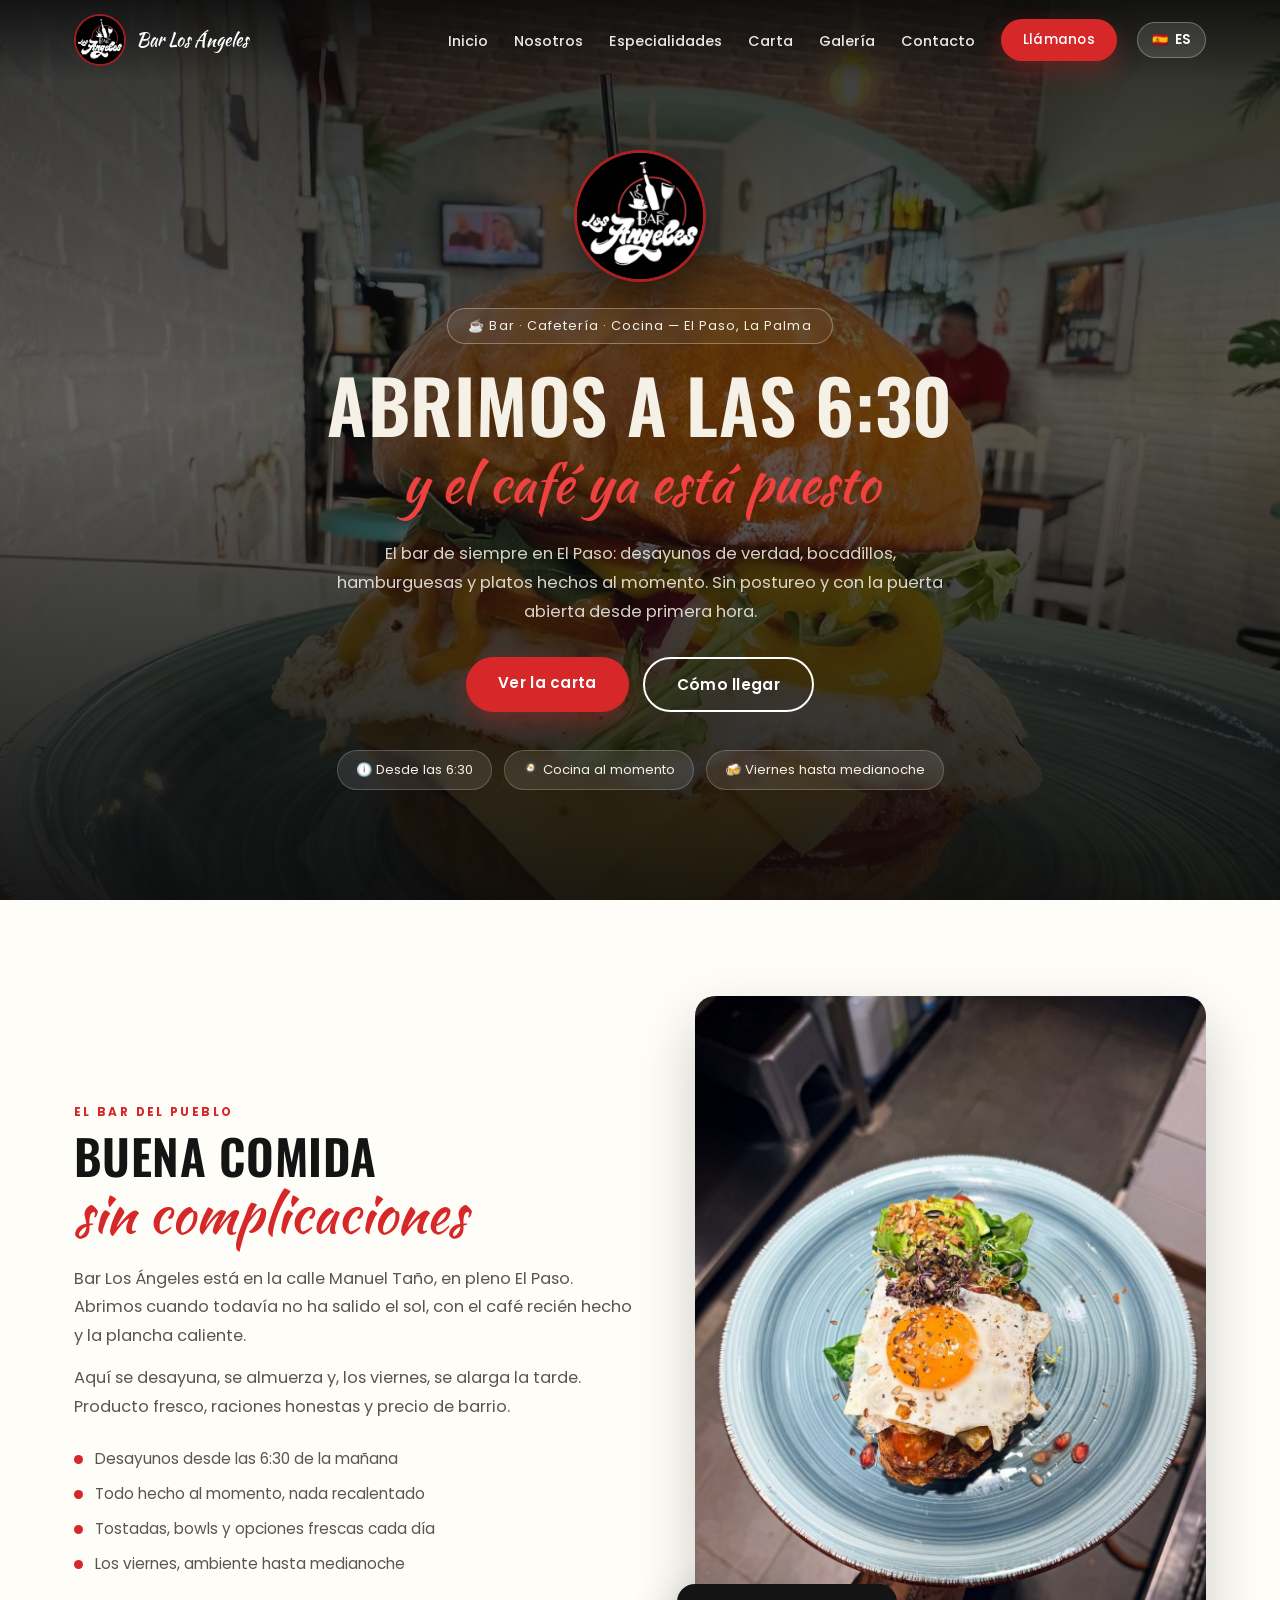
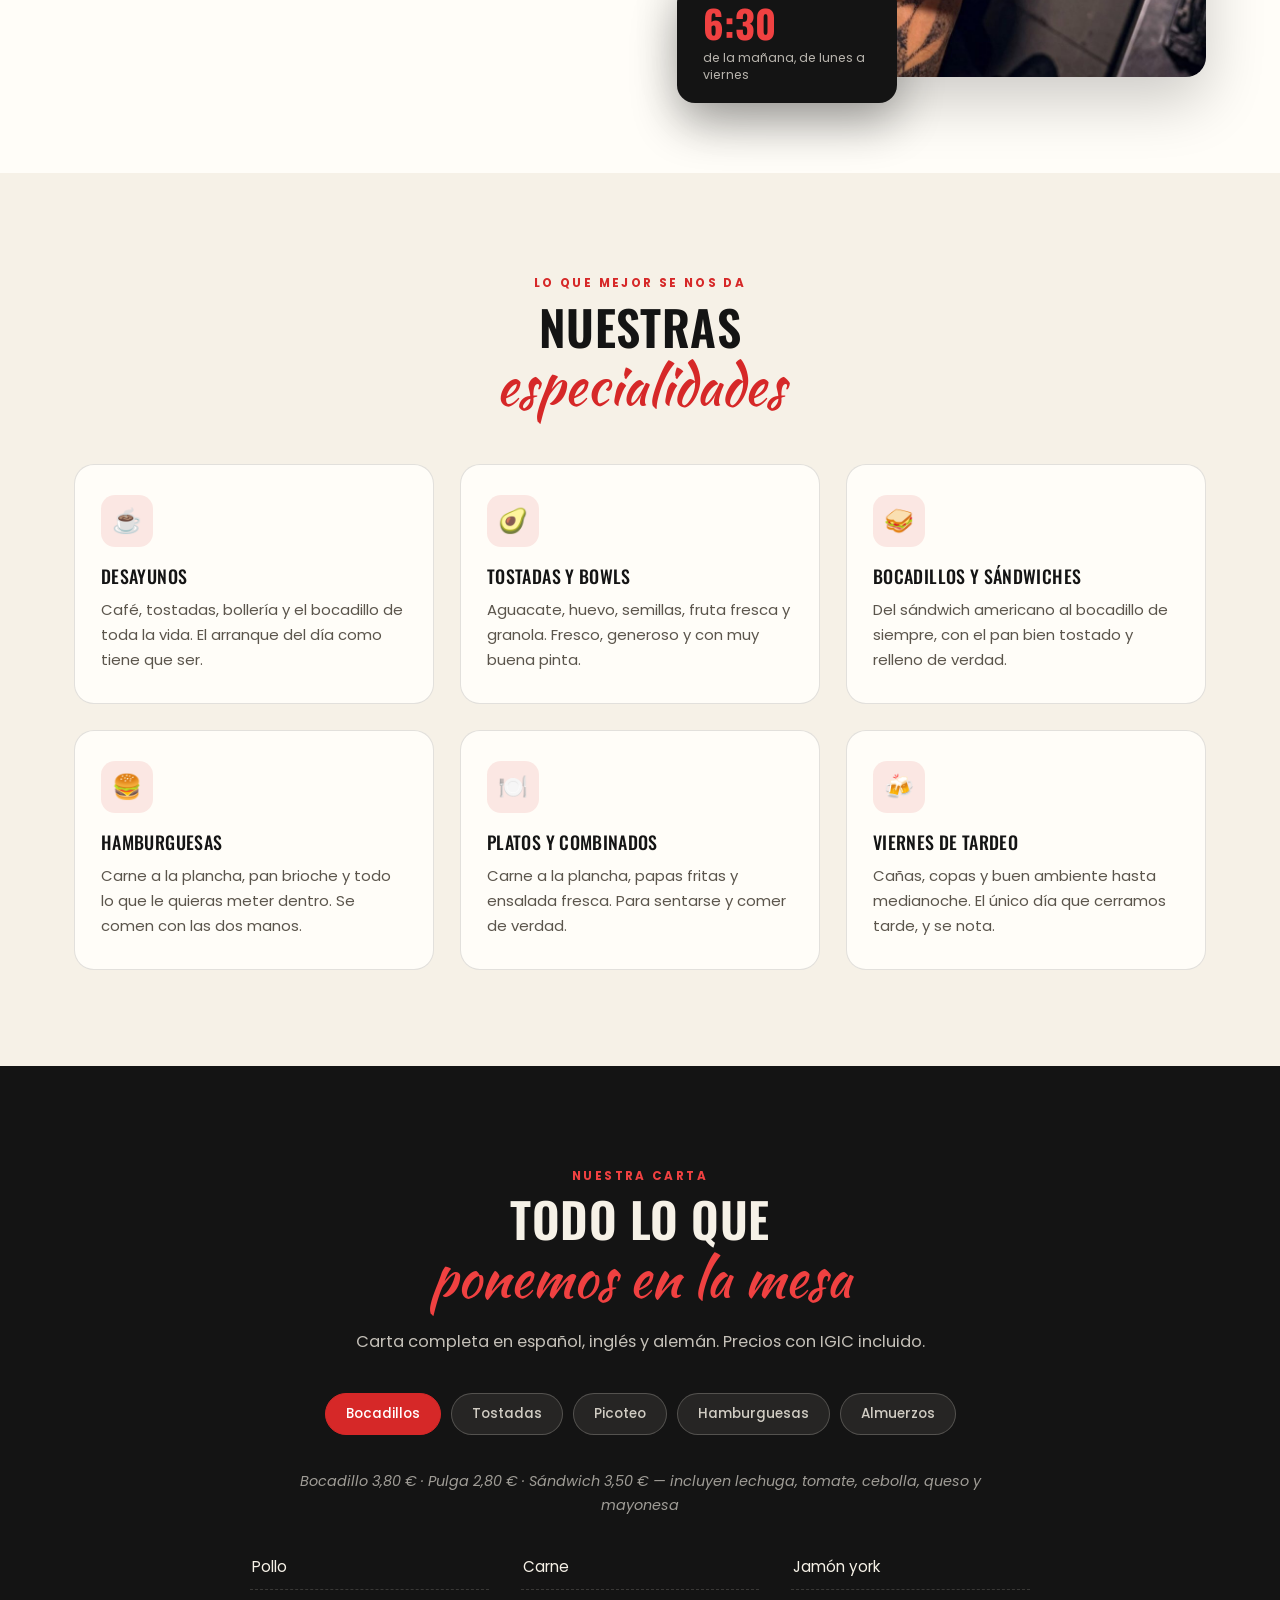
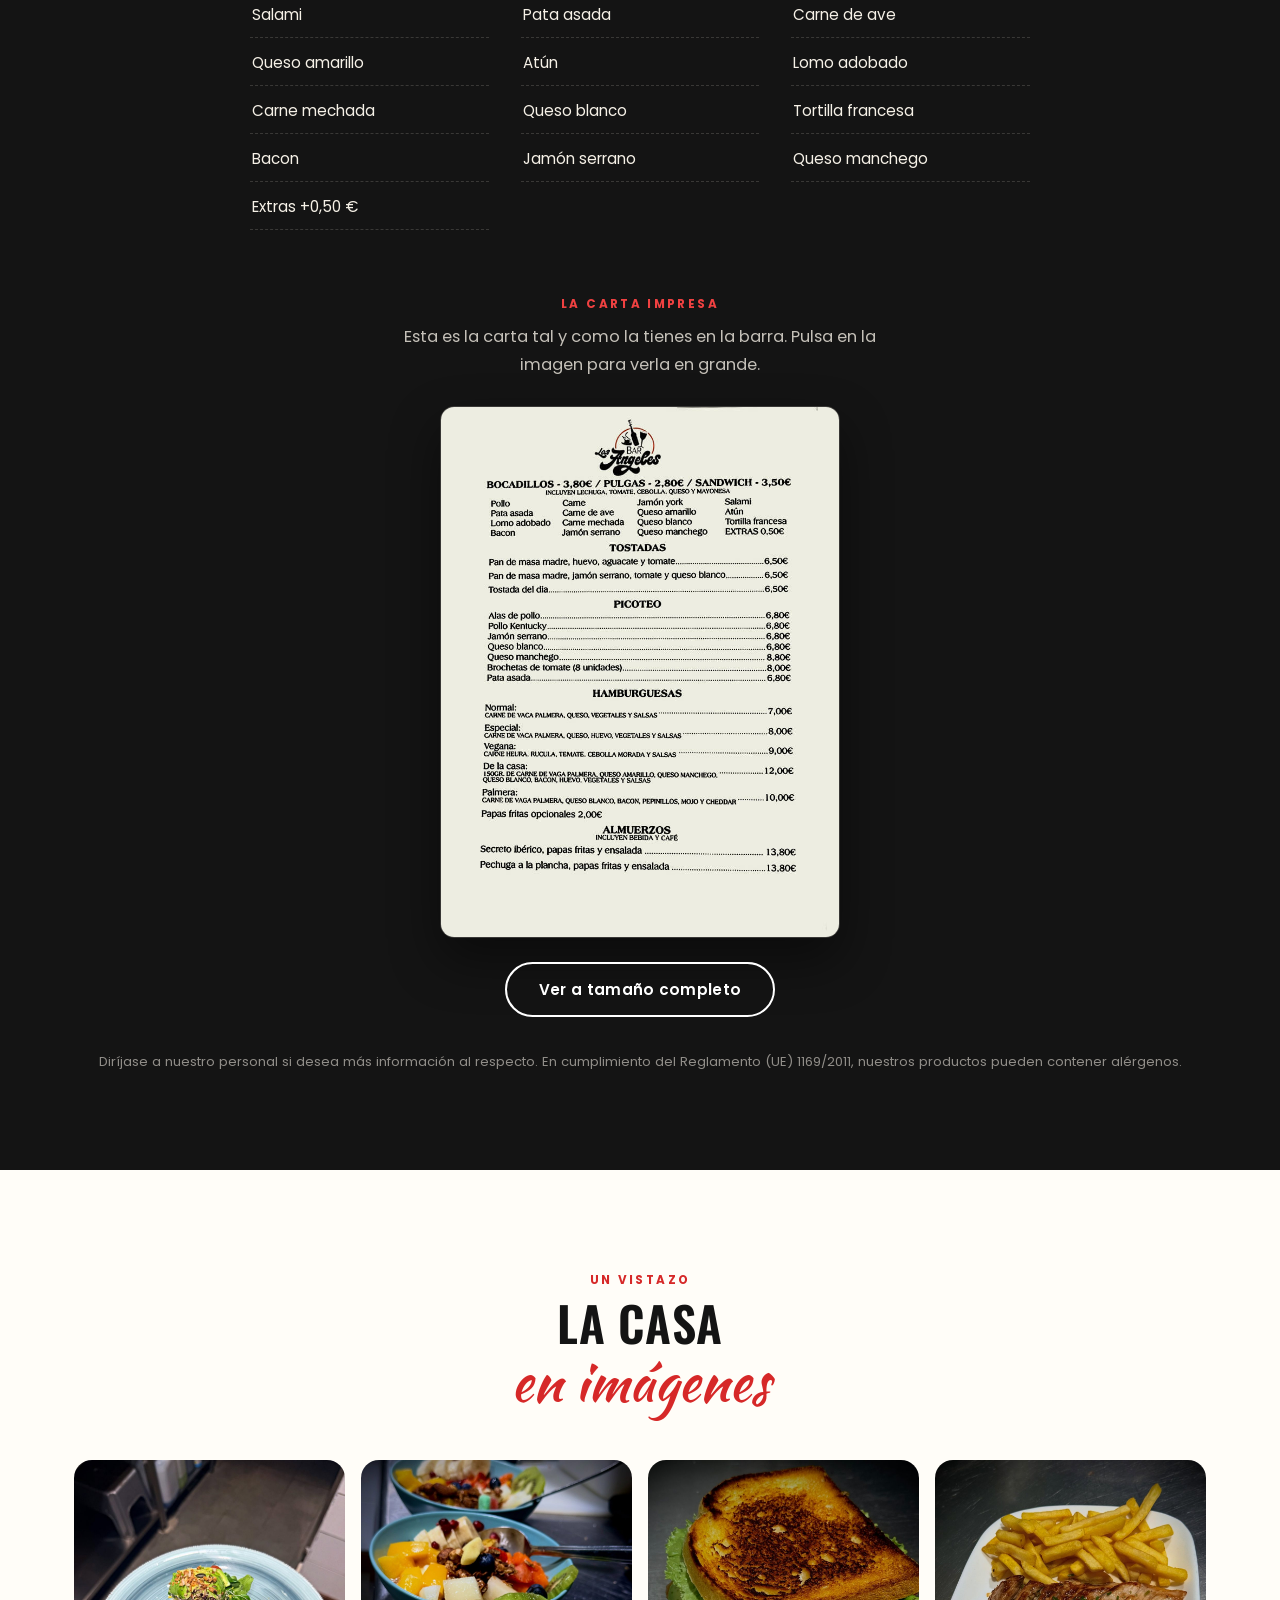
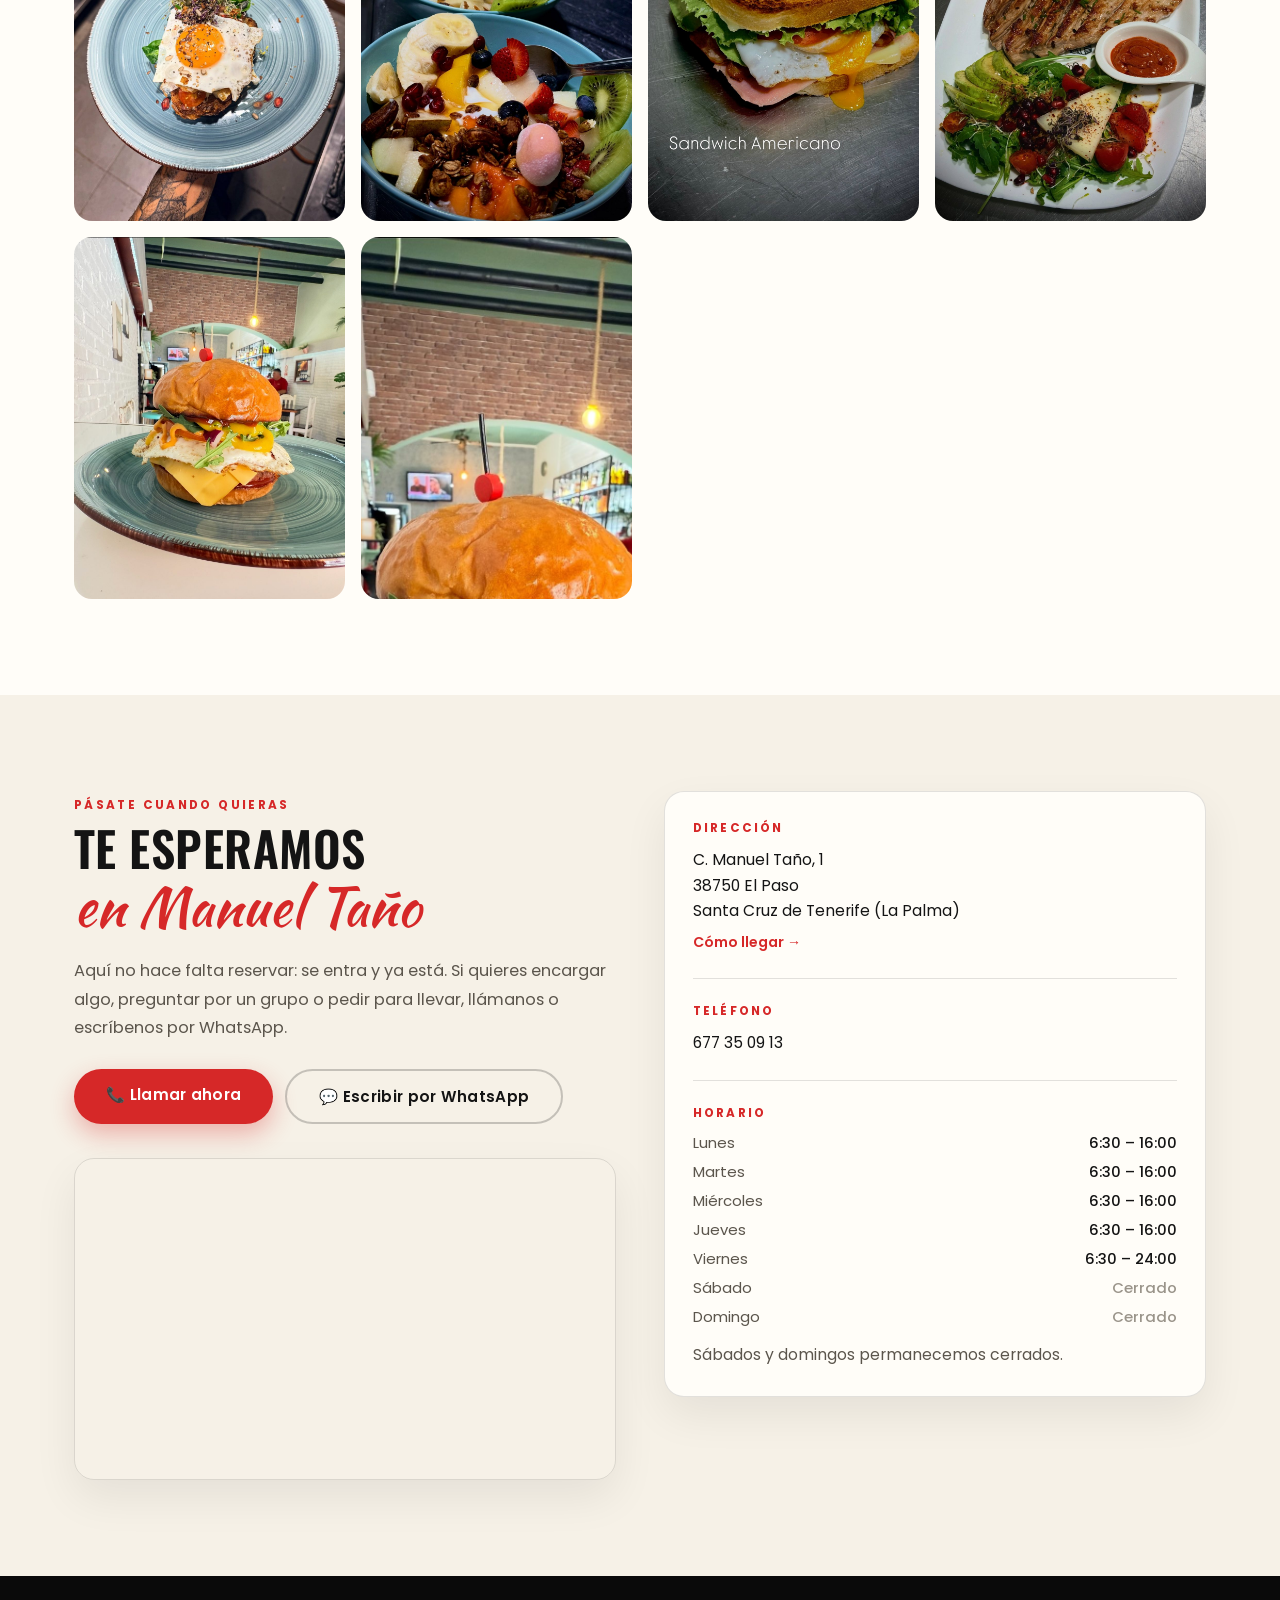
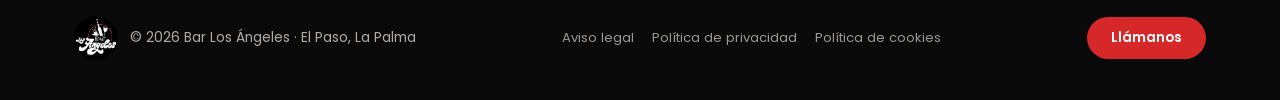
==== commit df56a240: "Mostrar la carta impresa dentro de la sección de carta, ampliable Añade la foto de la carta al final" ====
--- a/index.html
+++ b/index.html
@@ -168,6 +168,16 @@
     <div id="cartaPanel">
       <p class="carta-msg" data-i18n="carta_loading">Cargando la carta…</p>
     </div>
+    <div class="carta-foto">
+      <span class="eyebrow" data-i18n="carta_foto_eyebrow">La carta impresa</span>
+      <p class="lead" data-i18n="carta_foto_p">Esta es la carta tal y como la tienes en la barra. Pulsa en la imagen para verla en grande.</p>
+      <figure class="carta-foto-fig js-lightbox">
+        <img src="img/carta.jpg" width="735" height="980" loading="lazy"
+             alt="Carta de Bar Los Ángeles: bocadillos, tostadas, picoteo, hamburguesas y almuerzos">
+      </figure>
+      <a href="img/carta.jpg" target="_blank" rel="noopener" class="btn outline" data-i18n="carta_foto_btn">Ver a tamaño completo</a>
+    </div>
+
     <p class="carta-note" data-i18n="carta_allergens"></p>
   </div>
 </section>
--- a/assets/site.css
+++ b/assets/site.css
@@ -317,6 +317,19 @@
 }
 .carta-msg{text-align:center;color:rgba(246,241,231,.72);padding:40px 0;line-height:1.7;}
 
+/* ---------- Carta impresa (foto ampliable) ---------- */
+.carta-foto{margin-top:60px;text-align:center;}
+.carta-foto .lead{max-width:520px;margin:.5rem auto 26px;}
+.carta-foto-fig{
+  margin:0 auto 24px;max-width:400px;
+  border-radius:14px;overflow:hidden;cursor:zoom-in;
+  border:1px solid rgba(246,241,231,.16);
+  box-shadow:0 22px 50px rgba(0,0,0,.45);
+  transition:transform .25s ease, box-shadow .25s ease;
+}
+.carta-foto-fig img{display:block;width:100%;height:auto;}
+.carta-foto-fig:hover{transform:translateY(-4px);box-shadow:0 28px 62px rgba(0,0,0,.58);}
+
 /* ===========================================================
    GALERÍA
    =========================================================== */
